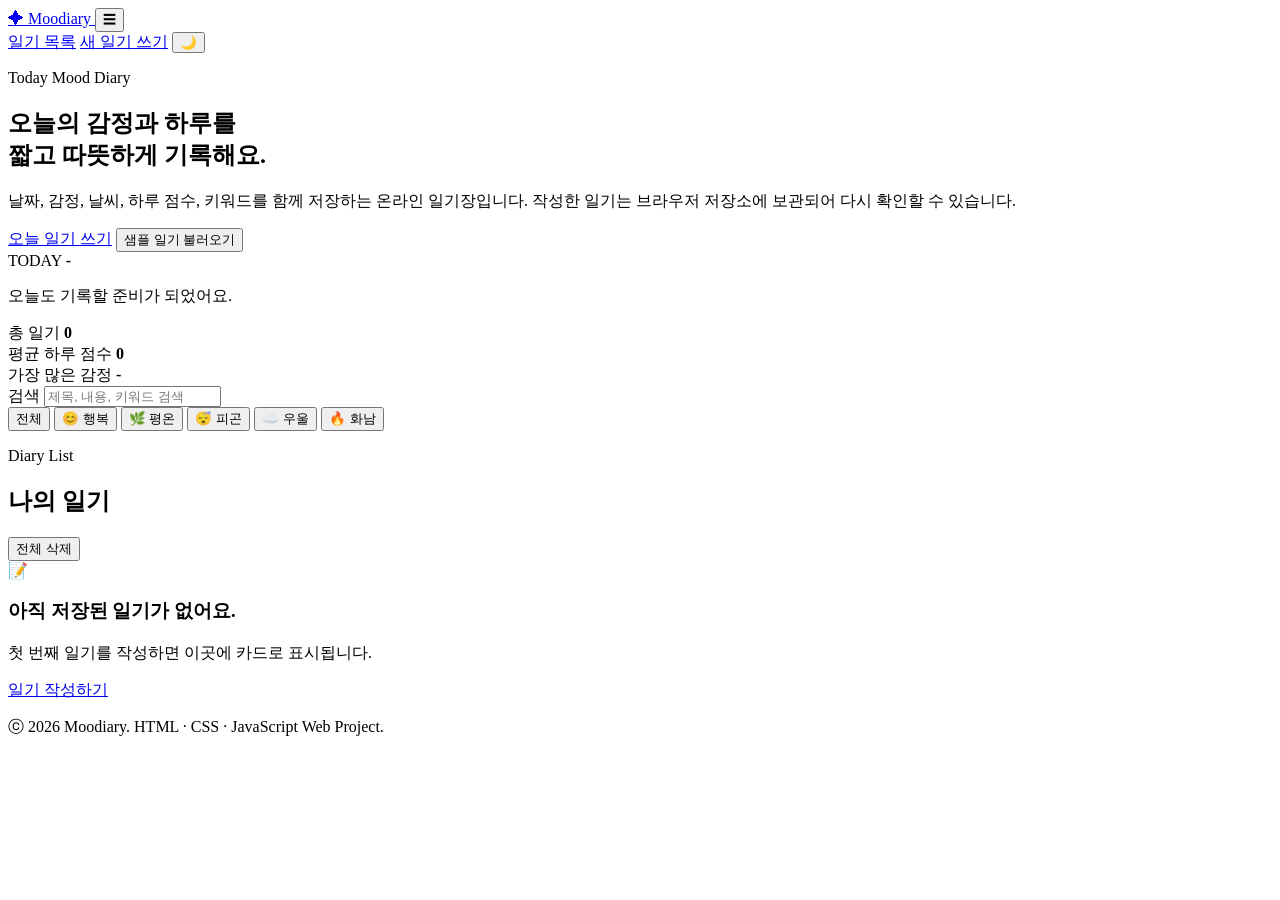
==== index.html @ dfb2eb29 "Add files via upload" ====
<!DOCTYPE html>
<html lang="ko">
<head>
  <meta charset="UTF-8" />
  <meta name="viewport" content="width=device-width, initial-scale=1.0" />
  <title>Moodiary | 감정 기록 온라인 일기장</title>
  <link rel="stylesheet" href="./assets/css/style.css" />
</head>
<body data-page="home">
  <header class="site-header">
    <a class="logo" href="index.html" aria-label="Moodiary 홈으로 이동">
      <span class="logo-icon">✦</span>
      <span>Moodiary</span>
    </a>

    <button class="menu-toggle" id="menuToggle" aria-label="메뉴 열기">☰</button>

    <nav class="main-nav" id="mainNav">
      <a href="index.html" class="active">일기 목록</a>
      <a href="write.html">새 일기 쓰기</a>
      <button class="theme-toggle" id="themeToggle" type="button">🌙</button>
    </nav>
  </header>

  <main>
    <section class="hero section-wrap">
      <div class="hero-text">
        <p class="eyebrow">Today Mood Diary</p>
        <h1>오늘의 감정과 하루를<br />짧고 따뜻하게 기록해요.</h1>
        <p class="hero-desc">
          날짜, 감정, 날씨, 하루 점수, 키워드를 함께 저장하는 온라인 일기장입니다.
          작성한 일기는 브라우저 저장소에 보관되어 다시 확인할 수 있습니다.
        </p>
        <div class="hero-actions">
          <a class="btn primary" href="write.html">오늘 일기 쓰기</a>
          <button class="btn ghost" id="loadSampleBtn" type="button">샘플 일기 불러오기</button>
        </div>
      </div>
      <aside class="today-card" aria-label="오늘 정보">
        <span class="today-label">TODAY</span>
        <strong id="todayDate">-</strong>
        <p id="todayMessage">오늘도 기록할 준비가 되었어요.</p>
      </aside>
    </section>

    <section class="stats-grid section-wrap" aria-label="일기 통계">
      <article class="stat-card">
        <span>총 일기</span>
        <strong id="totalCount">0</strong>
      </article>
      <article class="stat-card">
        <span>평균 하루 점수</span>
        <strong id="avgScore">0</strong>
      </article>
      <article class="stat-card">
        <span>가장 많은 감정</span>
        <strong id="topMood">-</strong>
      </article>
    </section>

    <section class="toolbar section-wrap" aria-label="일기 검색 및 필터">
      <div class="search-box">
        <label for="searchInput">검색</label>
        <input id="searchInput" type="search" placeholder="제목, 내용, 키워드 검색" />
      </div>

      <div class="filter-buttons" id="filterButtons" aria-label="감정 필터">
        <button class="filter-btn active" data-filter="all" type="button">전체</button>
        <button class="filter-btn" data-filter="happy" type="button">😊 행복</button>
        <button class="filter-btn" data-filter="calm" type="button">🌿 평온</button>
        <button class="filter-btn" data-filter="tired" type="button">😴 피곤</button>
        <button class="filter-btn" data-filter="sad" type="button">☁️ 우울</button>
        <button class="filter-btn" data-filter="angry" type="button">🔥 화남</button>
      </div>
    </section>

    <section class="section-wrap">
      <div class="section-title-row">
        <div>
          <p class="eyebrow">Diary List</p>
          <h2>나의 일기</h2>
        </div>
        <button class="text-button" id="clearAllBtn" type="button">전체 삭제</button>
      </div>

      <div class="diary-grid" id="diaryList" aria-live="polite"></div>
      <div class="empty-state hidden" id="emptyState">
        <div class="empty-icon">📝</div>
        <h3>아직 저장된 일기가 없어요.</h3>
        <p>첫 번째 일기를 작성하면 이곳에 카드로 표시됩니다.</p>
        <a class="btn primary" href="write.html">일기 작성하기</a>
      </div>
    </section>
  </main>

  <footer class="site-footer">
    <p>ⓒ 2026 Moodiary. HTML · CSS · JavaScript Web Project.</p>
  </footer>

  <div class="toast" id="toast" role="status" aria-live="polite"></div>

  <script src="https://code.jquery.com/jquery-3.6.0.min.js"></script>
  <script src="./assets/js/app.js"></script>
</body>
</html>
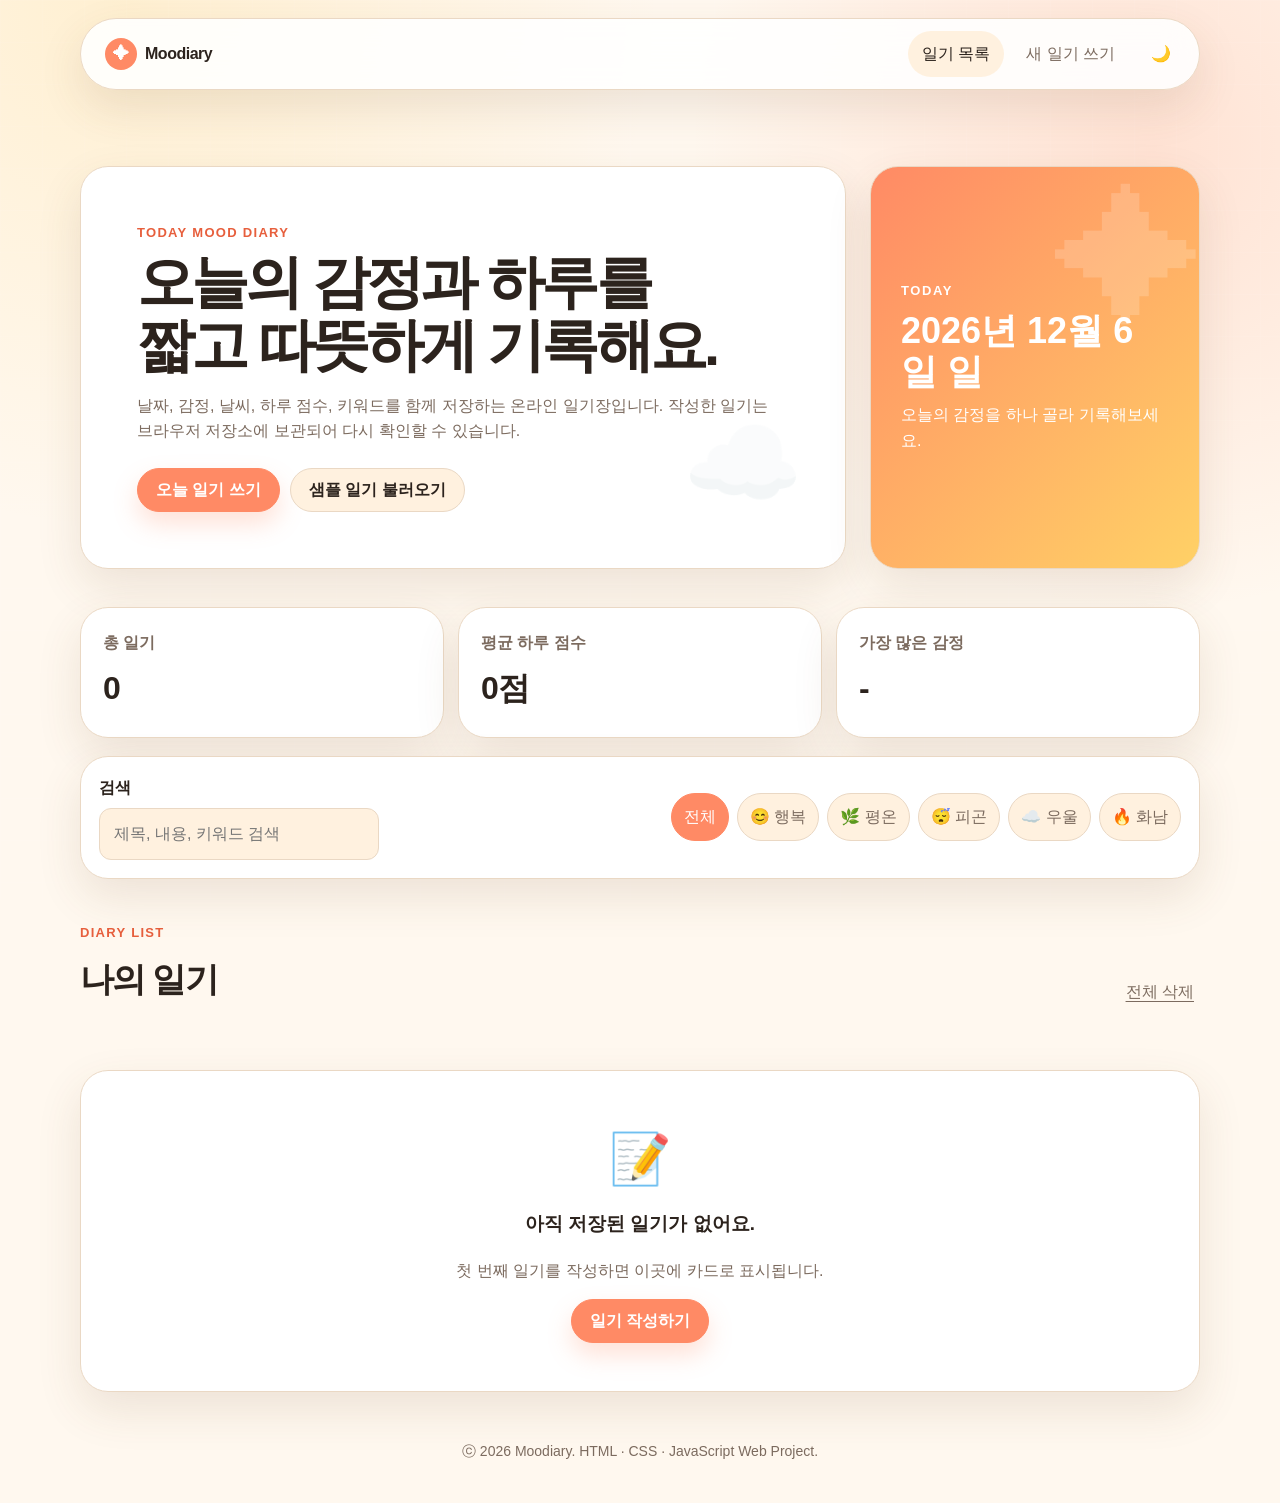
==== commit d4ef5cd1: "Update index.html" ====
--- a/index.html
+++ b/index.html
@@ -4,7 +4,7 @@
   <meta charset="UTF-8" />
   <meta name="viewport" content="width=device-width, initial-scale=1.0" />
   <title>Moodiary | 감정 기록 온라인 일기장</title>
-  <link rel="stylesheet" href="./assets/css/style.css" />
+ <link rel="stylesheet" href="./style.css">
 </head>
 <body data-page="home">
   <header class="site-header">
@@ -100,6 +100,6 @@
   <div class="toast" id="toast" role="status" aria-live="polite"></div>
 
   <script src="https://code.jquery.com/jquery-3.6.0.min.js"></script>
-  <script src="./assets/js/app.js"></script>
+ <script src="./app.js"></script>
 </body>
 </html>
--- a/style.css
+++ b/style.css
@@ -0,0 +1,771 @@
+
+
+:root {
+  --bg: #fff8ef;
+  --panel: #ffffff;
+  --panel-soft: #fff1df;
+  --text: #2c231d;
+  --muted: #7c6b5f;
+  --line: #ead8c4;
+  --primary: #ff8a65;
+  --primary-dark: #e75f3d;
+  --accent: #ffd166;
+  --shadow: 0 18px 45px rgba(103, 73, 45, 0.12);
+  --radius-lg: 28px;
+  --radius-md: 18px;
+  --radius-sm: 12px;
+}
+
+body.dark {
+  --bg: #171411;
+  --panel: #25201c;
+  --panel-soft: #302821;
+  --text: #fff8ef;
+  --muted: #c8b7a8;
+  --line: #4b3e34;
+  --primary: #ff9b78;
+  --primary-dark: #ffb099;
+  --accent: #ffd166;
+  --shadow: 0 18px 45px rgba(0, 0, 0, 0.25);
+}
+
+* {
+  box-sizing: border-box;
+}
+
+html {
+  scroll-behavior: smooth;
+}
+
+body {
+  margin: 0;
+  min-height: 100vh;
+  font-family: "Pretendard", "Apple SD Gothic Neo", "Malgun Gothic", Arial, sans-serif;
+  background:
+    radial-gradient(circle at 10% 0%, rgba(255, 209, 102, 0.22), transparent 28%),
+    radial-gradient(circle at 90% 10%, rgba(255, 138, 101, 0.2), transparent 26%),
+    var(--bg);
+  color: var(--text);
+  line-height: 1.6;
+}
+
+body::before {
+  content: "";
+  position: fixed;
+  inset: 0;
+  pointer-events: none;
+  background-image: linear-gradient(rgba(255, 255, 255, 0.18) 1px, transparent 1px),
+    linear-gradient(90deg, rgba(255, 255, 255, 0.18) 1px, transparent 1px);
+  background-size: 42px 42px;
+  opacity: 0.35;
+}
+
+button,
+input,
+select,
+textarea {
+  font: inherit;
+}
+
+a {
+  color: inherit;
+  text-decoration: none;
+}
+
+.hidden {
+  display: none !important;
+}
+
+.site-header {
+  position: sticky;
+  top: 0;
+  z-index: 20;
+  width: min(1120px, calc(100% - 32px));
+  margin: 18px auto 0;
+  padding: 12px 14px;
+  display: flex;
+  align-items: center;
+  justify-content: space-between;
+  gap: 18px;
+  background: color-mix(in srgb, var(--panel) 88%, transparent);
+  border: 1px solid var(--line);
+  border-radius: 999px;
+  box-shadow: var(--shadow);
+  backdrop-filter: blur(16px);
+}
+
+.logo {
+  display: inline-flex;
+  align-items: center;
+  gap: 8px;
+  padding: 6px 10px;
+  font-weight: 900;
+  letter-spacing: -0.03em;
+}
+
+.logo-icon {
+  display: grid;
+  place-items: center;
+  width: 32px;
+  height: 32px;
+  border-radius: 50%;
+  background: var(--primary);
+  color: #fff;
+}
+
+.main-nav {
+  display: flex;
+  align-items: center;
+  gap: 8px;
+}
+
+.main-nav a,
+.theme-toggle,
+.menu-toggle {
+  border: 0;
+  border-radius: 999px;
+  padding: 10px 14px;
+  background: transparent;
+  color: var(--muted);
+  cursor: pointer;
+  transition: 0.2s ease;
+}
+
+.main-nav a:hover,
+.theme-toggle:hover,
+.main-nav a.active {
+  color: var(--text);
+  background: var(--panel-soft);
+}
+
+.menu-toggle {
+  display: none;
+  font-size: 20px;
+}
+
+.section-wrap {
+  width: min(1120px, calc(100% - 32px));
+  margin: 0 auto;
+}
+
+.hero {
+  display: grid;
+  grid-template-columns: minmax(0, 1fr) 330px;
+  align-items: stretch;
+  gap: 24px;
+  padding: 76px 0 28px;
+}
+
+.hero-text,
+.today-card,
+.form-panel,
+.preview-panel,
+.detail-card,
+.empty-state,
+.toolbar,
+.stat-card {
+  position: relative;
+  background: var(--panel);
+  border: 1px solid var(--line);
+  border-radius: var(--radius-lg);
+  box-shadow: var(--shadow);
+}
+
+.hero-text {
+  padding: clamp(28px, 5vw, 56px);
+  overflow: hidden;
+}
+
+.hero-text::after {
+  content: "☁️";
+  position: absolute;
+  right: 42px;
+  bottom: 28px;
+  font-size: 96px;
+  opacity: 0.16;
+}
+
+.eyebrow {
+  margin: 0 0 8px;
+  color: var(--primary-dark);
+  font-weight: 800;
+  font-size: 13px;
+  letter-spacing: 0.1em;
+  text-transform: uppercase;
+}
+
+h1,
+h2,
+h3,
+p {
+  margin-top: 0;
+}
+
+.hero h1,
+.form-panel h1,
+.detail-card h1 {
+  margin-bottom: 16px;
+  font-size: clamp(32px, 6vw, 58px);
+  line-height: 1.08;
+  letter-spacing: -0.065em;
+}
+
+.hero-desc,
+.page-desc {
+  max-width: 650px;
+  color: var(--muted);
+}
+
+.hero-actions,
+.form-actions,
+.detail-actions {
+  display: flex;
+  flex-wrap: wrap;
+  gap: 10px;
+  margin-top: 24px;
+}
+
+.btn {
+  display: inline-flex;
+  align-items: center;
+  justify-content: center;
+  min-height: 44px;
+  padding: 0 18px;
+  border: 1px solid var(--line);
+  border-radius: 999px;
+  font-weight: 800;
+  cursor: pointer;
+  transition: transform 0.2s ease, box-shadow 0.2s ease, background 0.2s ease;
+}
+
+.btn:hover {
+  transform: translateY(-2px);
+}
+
+.btn.primary {
+  border-color: var(--primary);
+  background: var(--primary);
+  color: #fff;
+  box-shadow: 0 12px 24px rgba(255, 138, 101, 0.25);
+}
+
+.btn.ghost {
+  background: var(--panel-soft);
+  color: var(--text);
+}
+
+.btn.light {
+  background: var(--panel);
+  color: var(--muted);
+}
+
+.btn.danger {
+  border-color: #ff6b6b;
+  background: #ff6b6b;
+  color: #fff;
+}
+
+.today-card {
+  min-height: 260px;
+  padding: 30px;
+  display: flex;
+  flex-direction: column;
+  justify-content: center;
+  overflow: hidden;
+  background: linear-gradient(135deg, var(--primary), #ffd166);
+  color: #fff;
+}
+
+.today-card::after {
+  content: "✦";
+  position: absolute;
+  right: -6px;
+  top: -24px;
+  font-size: 150px;
+  opacity: 0.18;
+}
+
+.today-label {
+  font-weight: 900;
+  font-size: 13px;
+  letter-spacing: 0.12em;
+}
+
+.today-card strong {
+  display: block;
+  margin: 8px 0 10px;
+  font-size: 36px;
+  line-height: 1.15;
+}
+
+.today-card p {
+  margin-bottom: 0;
+}
+
+.stats-grid {
+  display: grid;
+  grid-template-columns: repeat(3, minmax(0, 1fr));
+  gap: 14px;
+  margin-top: 10px;
+}
+
+.stat-card {
+  padding: 22px;
+}
+
+.stat-card span {
+  color: var(--muted);
+  font-weight: 700;
+}
+
+.stat-card strong {
+  display: block;
+  margin-top: 8px;
+  font-size: 32px;
+  letter-spacing: -0.04em;
+}
+
+.toolbar {
+  margin-top: 18px;
+  padding: 18px;
+  display: grid;
+  grid-template-columns: 280px 1fr;
+  gap: 16px;
+  align-items: center;
+}
+
+.search-box label,
+.field label,
+legend {
+  display: block;
+  margin-bottom: 8px;
+  font-weight: 900;
+  letter-spacing: -0.03em;
+}
+
+input,
+select,
+textarea {
+  width: 100%;
+  border: 1px solid var(--line);
+  border-radius: var(--radius-sm);
+  padding: 12px 14px;
+  background: var(--panel-soft);
+  color: var(--text);
+  outline: none;
+  transition: border 0.2s ease, box-shadow 0.2s ease;
+}
+
+input:focus,
+select:focus,
+textarea:focus {
+  border-color: var(--primary);
+  box-shadow: 0 0 0 4px rgba(255, 138, 101, 0.18);
+}
+
+.filter-buttons {
+  display: flex;
+  flex-wrap: wrap;
+  gap: 8px;
+  justify-content: flex-end;
+}
+
+.filter-btn {
+  border: 1px solid var(--line);
+  border-radius: 999px;
+  padding: 10px 12px;
+  background: var(--panel-soft);
+  color: var(--muted);
+  cursor: pointer;
+}
+
+.filter-btn.active,
+.filter-btn:hover {
+  border-color: var(--primary);
+  background: var(--primary);
+  color: #fff;
+}
+
+.section-title-row {
+  display: flex;
+  align-items: flex-end;
+  justify-content: space-between;
+  gap: 20px;
+  margin: 44px 0 16px;
+}
+
+.section-title-row h2 {
+  margin: 0;
+  font-size: 34px;
+  letter-spacing: -0.05em;
+}
+
+.text-button {
+  border: 0;
+  background: transparent;
+  color: var(--muted);
+  cursor: pointer;
+  text-decoration: underline;
+  text-underline-offset: 4px;
+}
+
+.diary-grid {
+  display: grid;
+  grid-template-columns: repeat(3, minmax(0, 1fr));
+  gap: 18px;
+  margin-bottom: 48px;
+}
+
+.diary-card {
+  position: relative;
+  min-height: 248px;
+  padding: 22px;
+  overflow: hidden;
+  background: var(--panel);
+  border: 1px solid var(--line);
+  border-radius: var(--radius-md);
+  box-shadow: var(--shadow);
+  transition: transform 0.2s ease, border 0.2s ease;
+}
+
+.diary-card:hover {
+  transform: translateY(-4px);
+  border-color: var(--primary);
+}
+
+.diary-card::before {
+  content: "";
+  position: absolute;
+  inset: 0 0 auto 0;
+  height: 7px;
+  background: var(--mood-color, var(--primary));
+}
+
+.mood-happy { --mood-color: #ffb703; }
+.mood-calm { --mood-color: #80b918; }
+.mood-tired { --mood-color: #9d8df1; }
+.mood-sad { --mood-color: #74c0fc; }
+.mood-angry { --mood-color: #ff6b6b; }
+
+.card-top,
+.card-meta,
+.label-row {
+  display: flex;
+  align-items: center;
+  justify-content: space-between;
+  gap: 10px;
+}
+
+.mood-badge,
+.date-text,
+.card-meta span,
+.tag {
+  display: inline-flex;
+  align-items: center;
+  min-height: 28px;
+  padding: 4px 9px;
+  border-radius: 999px;
+  background: var(--panel-soft);
+  color: var(--muted);
+  font-size: 13px;
+  font-weight: 800;
+}
+
+.diary-card h3 {
+  margin: 18px 0 10px;
+  font-size: 22px;
+  letter-spacing: -0.04em;
+  white-space: nowrap;
+  overflow: hidden;
+  text-overflow: ellipsis;
+}
+
+.diary-card p {
+  display: -webkit-box;
+  min-height: 76px;
+  margin-bottom: 16px;
+  color: var(--muted);
+  overflow: hidden;
+  -webkit-line-clamp: 3;
+  -webkit-box-orient: vertical;
+}
+
+.card-meta {
+  margin-top: 12px;
+  justify-content: flex-start;
+  flex-wrap: wrap;
+}
+
+.tag-list {
+  display: flex;
+  flex-wrap: wrap;
+  gap: 6px;
+  margin-top: 14px;
+}
+
+.empty-state {
+  padding: 48px 24px;
+  text-align: center;
+  margin-bottom: 48px;
+}
+
+.empty-icon {
+  font-size: 50px;
+  margin-bottom: 10px;
+}
+
+.empty-state p {
+  color: var(--muted);
+}
+
+.write-layout {
+  display: grid;
+  grid-template-columns: minmax(0, 1fr) 360px;
+  gap: 24px;
+  padding-top: 58px;
+  padding-bottom: 40px;
+}
+
+.form-panel,
+.preview-panel {
+  padding: clamp(22px, 4vw, 38px);
+}
+
+.form-row.two-col {
+  display: grid;
+  grid-template-columns: repeat(2, minmax(0, 1fr));
+  gap: 14px;
+}
+
+.field,
+.mood-field {
+  margin-top: 18px;
+}
+
+.field small,
+.label-row small {
+  color: var(--muted);
+}
+
+.mood-field {
+  padding: 0;
+  border: 0;
+}
+
+.mood-options {
+  display: grid;
+  grid-template-columns: repeat(5, minmax(0, 1fr));
+  gap: 8px;
+}
+
+.mood-options input {
+  position: absolute;
+  opacity: 0;
+  pointer-events: none;
+}
+
+.mood-options span {
+  display: grid;
+  place-items: center;
+  min-height: 46px;
+  border: 1px solid var(--line);
+  border-radius: var(--radius-sm);
+  background: var(--panel-soft);
+  color: var(--muted);
+  font-weight: 800;
+  cursor: pointer;
+  transition: 0.2s ease;
+}
+
+.mood-options input:checked + span {
+  border-color: var(--primary);
+  background: var(--primary);
+  color: #fff;
+}
+
+textarea {
+  min-height: 210px;
+  resize: vertical;
+}
+
+.preview-panel {
+  position: sticky;
+  top: 108px;
+  align-self: start;
+}
+
+.preview-card {
+  margin-top: 16px;
+  box-shadow: none;
+}
+
+.detail-wrap {
+  padding-top: 58px;
+  padding-bottom: 48px;
+}
+
+.detail-card {
+  padding: clamp(24px, 5vw, 56px);
+}
+
+.detail-card .detail-head {
+  display: flex;
+  justify-content: space-between;
+  align-items: flex-start;
+  gap: 16px;
+  margin-bottom: 20px;
+}
+
+.detail-card .detail-content {
+  margin: 28px 0;
+  padding: 26px;
+  border-radius: var(--radius-md);
+  background: var(--panel-soft);
+  white-space: pre-wrap;
+  color: var(--text);
+}
+
+.detail-info {
+  display: flex;
+  flex-wrap: wrap;
+  gap: 8px;
+}
+
+.toast {
+  position: fixed;
+  left: 50%;
+  bottom: 28px;
+  z-index: 100;
+  transform: translate(-50%, 20px);
+  min-width: 220px;
+  padding: 13px 18px;
+  border-radius: 999px;
+  background: #2c231d;
+  color: #fff;
+  text-align: center;
+  box-shadow: var(--shadow);
+  opacity: 0;
+  pointer-events: none;
+  transition: 0.25s ease;
+}
+
+.toast.show {
+  opacity: 1;
+  transform: translate(-50%, 0);
+}
+
+.site-footer {
+  width: min(1120px, calc(100% - 32px));
+  margin: 20px auto 40px;
+  color: var(--muted);
+  text-align: center;
+  font-size: 14px;
+}
+
+@media screen and (max-width: 960px) {
+  .hero,
+  .write-layout {
+    grid-template-columns: 1fr;
+  }
+
+  .preview-panel {
+    position: static;
+  }
+
+  .diary-grid {
+    grid-template-columns: repeat(2, minmax(0, 1fr));
+  }
+
+  .toolbar {
+    grid-template-columns: 1fr;
+  }
+
+  .filter-buttons {
+    justify-content: flex-start;
+  }
+}
+
+@media screen and (max-width: 767px) {
+  .site-header {
+    flex-wrap: wrap;
+    border-radius: 24px;
+  }
+
+  .menu-toggle {
+    display: inline-flex;
+  }
+
+  .main-nav {
+    display: none;
+    width: 100%;
+    flex-direction: column;
+    align-items: stretch;
+    padding: 8px 0 4px;
+  }
+
+  .main-nav.open {
+    display: flex;
+  }
+
+  .main-nav a,
+  .theme-toggle {
+    text-align: center;
+    background: var(--panel-soft);
+  }
+
+  .hero {
+    padding-top: 32px;
+  }
+
+  .hero h1,
+  .form-panel h1,
+  .detail-card h1 {
+    font-size: 34px;
+  }
+
+  .stats-grid,
+  .diary-grid,
+  .form-row.two-col,
+  .mood-options {
+    grid-template-columns: 1fr;
+  }
+
+  .today-card {
+    min-height: 200px;
+  }
+
+  .section-title-row,
+  .detail-card .detail-head {
+    align-items: flex-start;
+    flex-direction: column;
+  }
+
+  .form-actions,
+  .detail-actions,
+  .hero-actions {
+    flex-direction: column;
+  }
+
+  .btn {
+    width: 100%;
+  }
+}
+
+@media print {
+  .site-header,
+  .site-footer,
+  .detail-actions,
+  .toast {
+    display: none;
+  }
+
+  body {
+    background: #fff;
+    color: #000;
+  }
+
+  .detail-card {
+    box-shadow: none;
+    border: 0;
+  }
+}
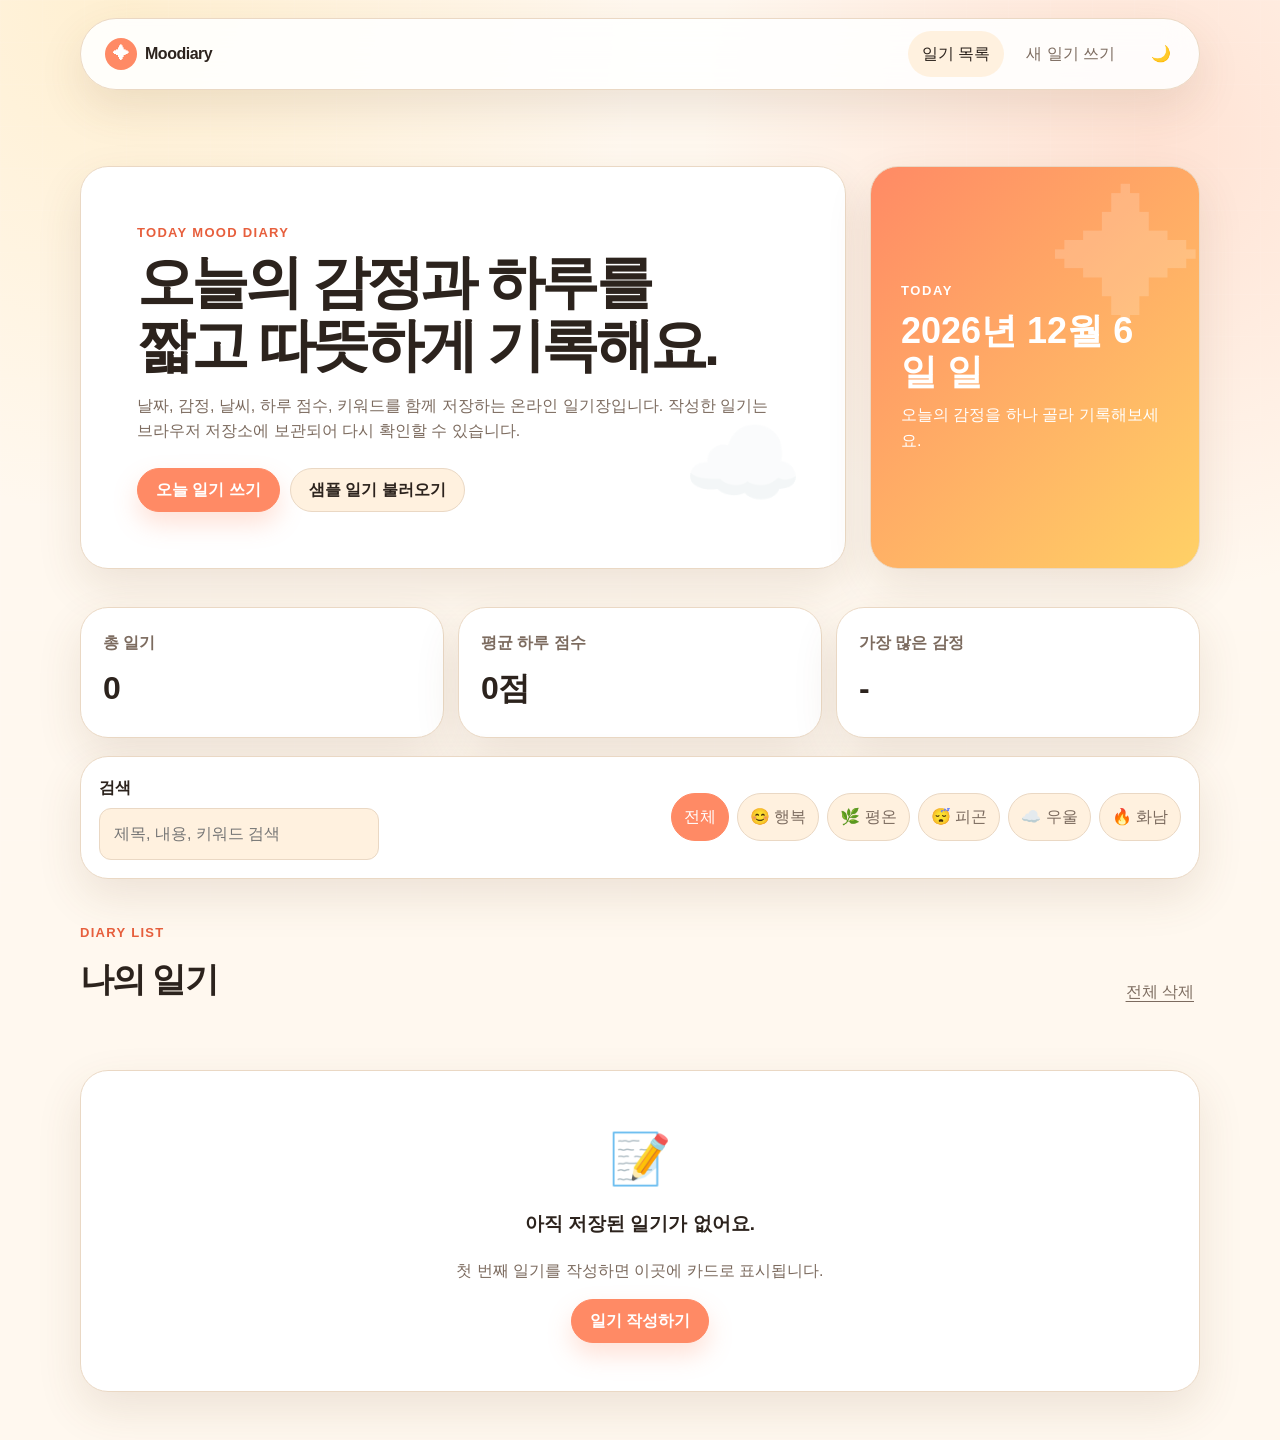
==== commit cd43a476: "Update index.html" ====
--- a/index.html
+++ b/index.html
@@ -93,9 +93,6 @@
     </section>
   </main>
 
-  <footer class="site-footer">
-    <p>ⓒ 2026 Moodiary. HTML · CSS · JavaScript Web Project.</p>
-  </footer>
 
   <div class="toast" id="toast" role="status" aria-live="polite"></div>
 
